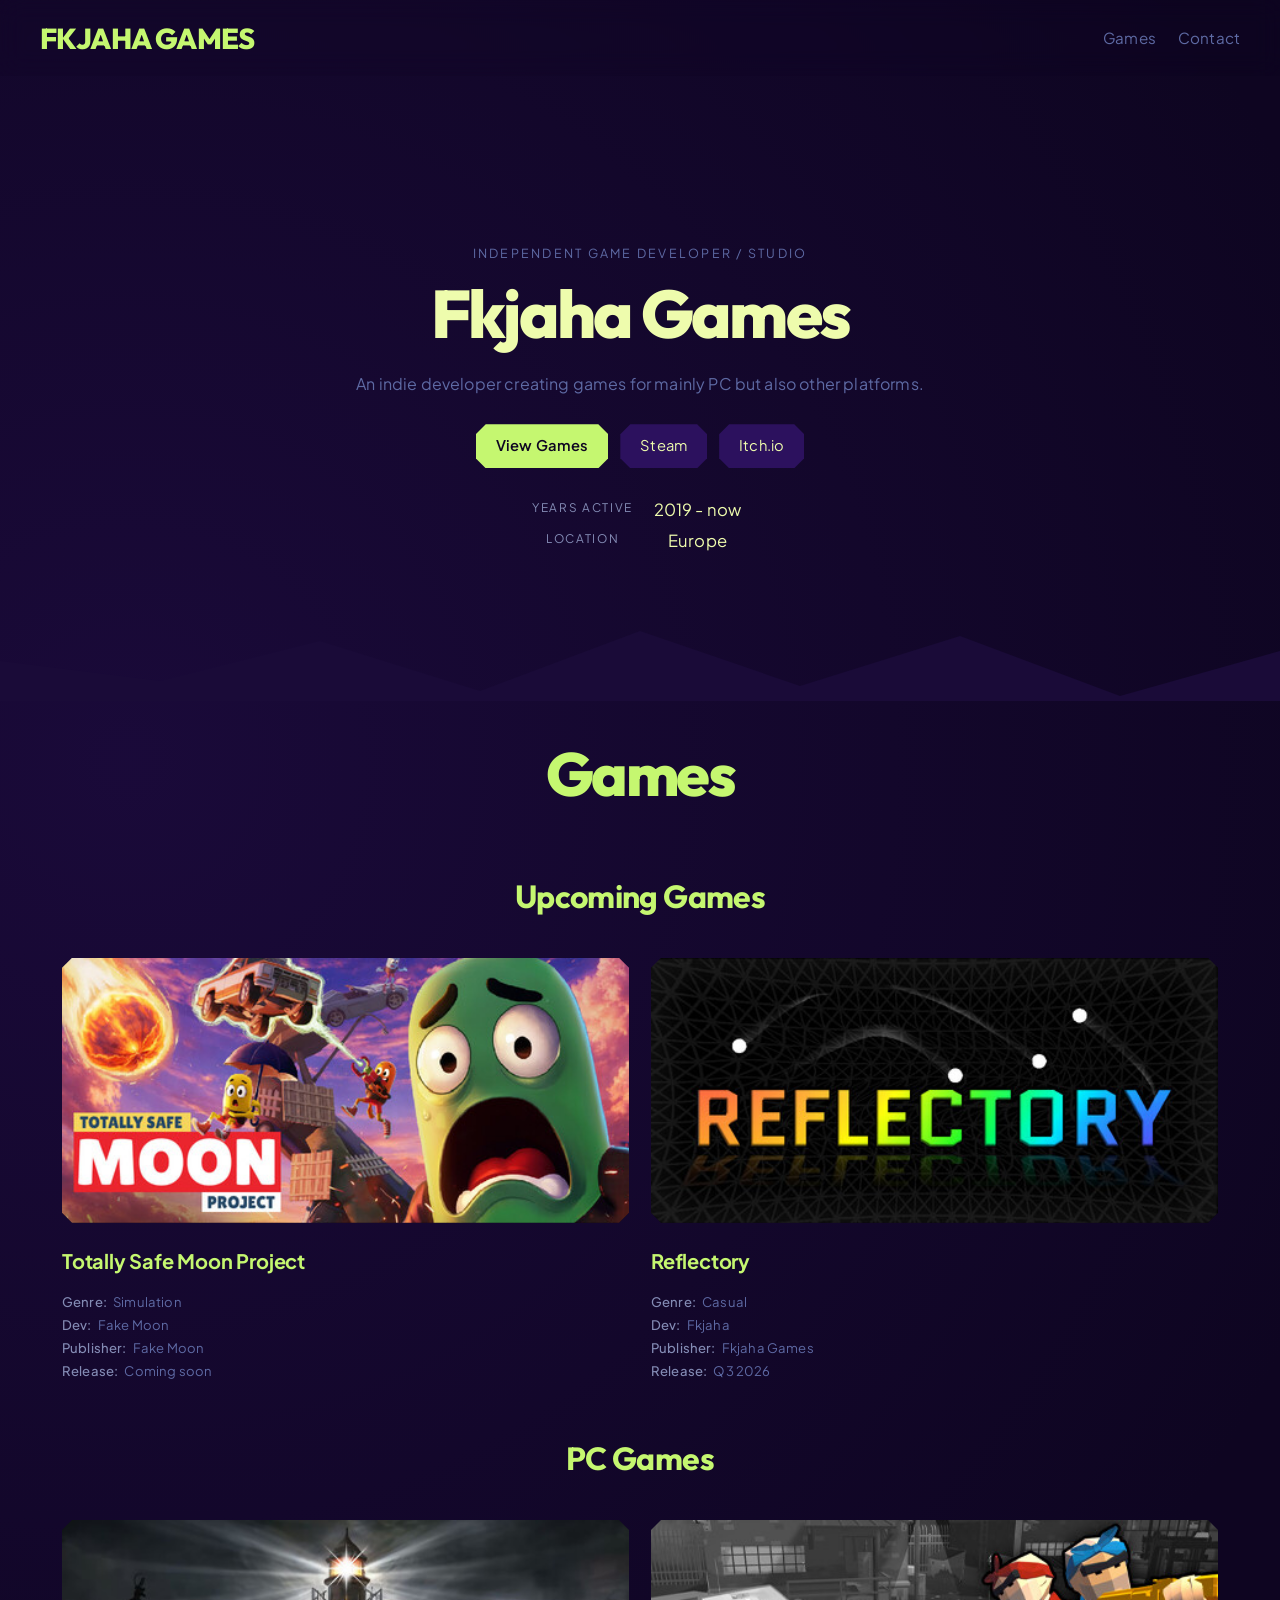
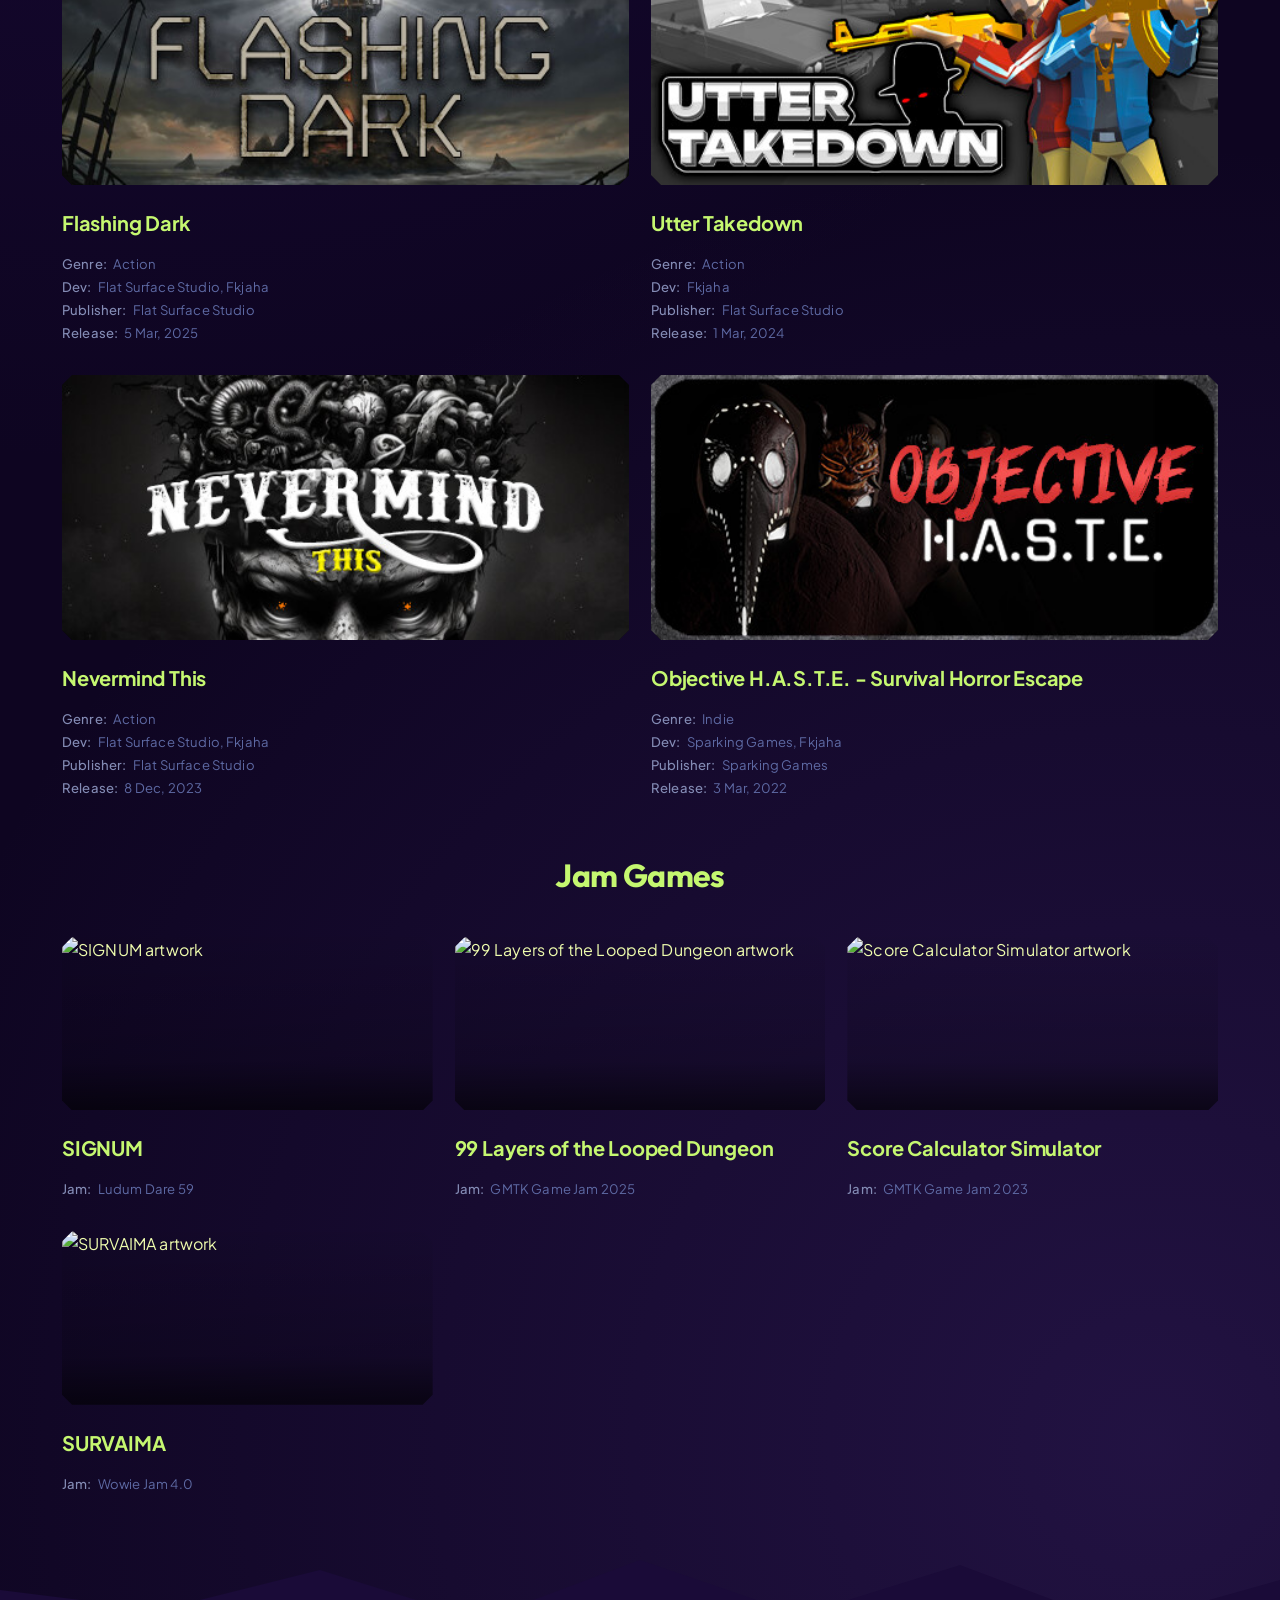
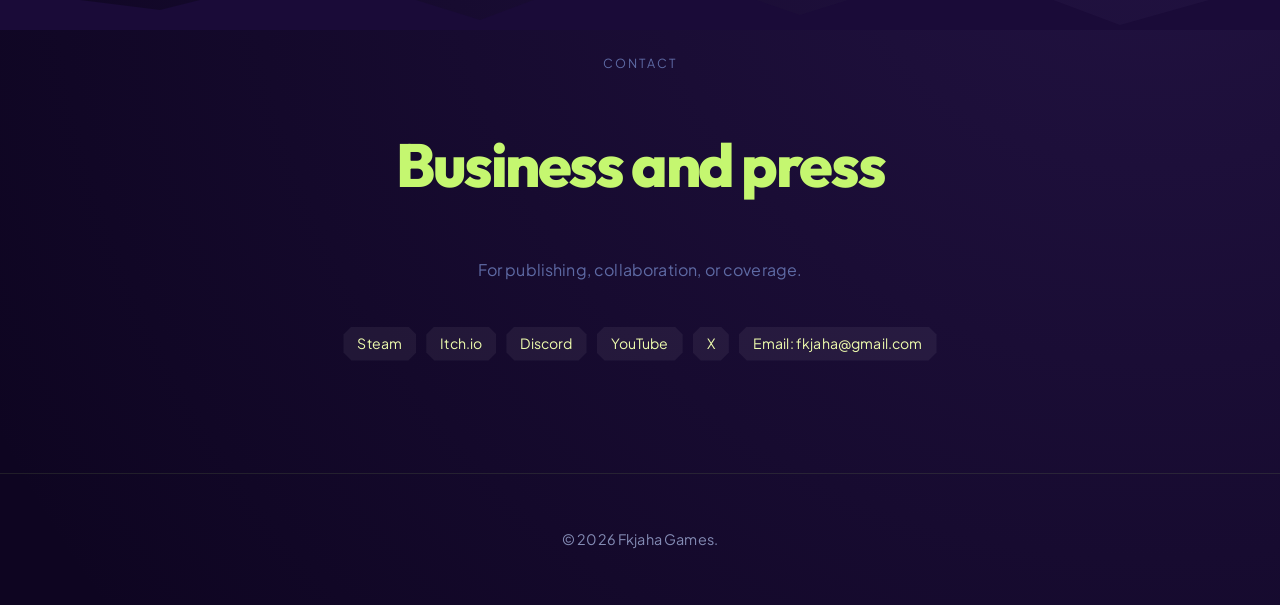
==== game.html @ ce9cbe12 "4 (new website)" ====
<!DOCTYPE html>
<html lang="en">
<head>
  <meta charset="UTF-8">
  <meta name="viewport" content="width=device-width, initial-scale=1.0">
  <title>Game Details - Fkjaha Games</title>
  <link rel="stylesheet" href="styles.css">
  <link rel="preconnect" href="https://fonts.googleapis.com">
  <link rel="preconnect" href="https://fonts.gstatic.com" crossorigin>
  <link href="https://fonts.googleapis.com/css2?family=Outfit:wght@400;600;700;800&family=Plus+Jakarta+Sans:wght@400;500;600&display=swap" rel="stylesheet">
</head>
<body>
  <header class="site-header" id="siteHeader">
    <div class="shell header-shell">
      <a href="index.html" class="brand">
        <div class="brand-text">
          <strong>Fkjaha Games</strong>
        </div>
      </a>
      <nav class="primary-nav">
        <a href="index.html#games">Games</a>
        <a href="index.html#contact">Contact</a>
      </nav>
    </div>
  </header>

  <main>
    <section class="game-detail-hero">
      <div class="shell">
        <h1 id="gameTitle">Loading...</h1>
      </div>
    </section>

    <section class="section">
      <div class="shell">
        <div class="game-info-grid">
          <div class="game-main-content">
            <div id="gameHeader"></div>
            
            <p class="lead" id="gameDescription"></p>
            
            <div class="game-metadata" style="margin-top: 48px;">
              <div class="meta-item">
                <label>Genre</label>
                <span id="gameGenreMeta"></span>
              </div>
              <div class="meta-item">
                <label>Developer</label>
                <span id="gameDevelopers"></span>
              </div>
              <div class="meta-item">
                <label>Publisher</label>
                <span id="gamePublishers"></span>
              </div>
              <div class="meta-item">
                <label>Release Date</label>
                <span id="gameReleaseDate"></span>
              </div>
            </div>

            <div class="meta-item" id="platformsSection" style="margin-top: 40px; text-align: center; width: 100%;">
              <label>Available Platforms</label>
              <div class="hero-actions" id="gameLinks" style="justify-content: center; margin-top: 16px;"></div>
            </div>
            
            <div id="screenshotSection" style="margin-top: 80px;">
              <h2>Screenshots</h2>
              <div class="screenshot-grid" id="screenshotGrid"></div>
            </div>
          </div>
        </div>
      </div>
    </section>
  </main>

  <footer class="site-footer">
    <div class="shell footer-shell">
      <p>&copy; <span id="year">2026</span> Fkjaha Games</p>
    </div>
  </footer>

  <div class="lightbox" id="lightbox">
    <button class="lightbox-nav lightbox-prev" id="lightboxPrev" aria-label="Previous screenshot">&lsaquo;</button>
    <img src="" alt="Fullscreen screenshot" id="lightboxImg">
    <button class="lightbox-nav lightbox-next" id="lightboxNext" aria-label="Next screenshot">&rsaquo;</button>
    <button class="lightbox-close" id="lightboxClose">&times;</button>
  </div>

  <script src="game.js"></script>
</body>
</html>
---- styles.css ----
:root {
  --bg: #0e0521;
  --bg-deep: #1a0b38;
  --bg-elev: #2c115e;
  --bg-soft: #50318f;
  --text: #eefcad;
  --muted: #5e6aa4;
  --muted-2: #848cb5;
  --accent: #c5f770;
  --accent-soft: #68cb8a;
  --line: rgba(197, 247, 112, 0.1);
  --line-strong: rgba(197, 247, 112, 0.2);
  --shadow: 0 18px 50px rgba(0, 0, 0, 0.6);
  --max: 1200px;
  --panel: rgba(80, 49, 143, 0.2);
  --bevel: 10px;
  --bevel-sm: 8px;
  --card-gap: clamp(14px, 2vw, 22px);
  --gap: clamp(18px, 2.5vw, 28px);
  --font-title: "Outfit", ui-sans-serif, system-ui, sans-serif;
  --font-body: "Plus Jakarta Sans", ui-sans-serif, system-ui, sans-serif;
}

* { box-sizing: border-box; }
html { scroll-behavior: smooth; }
body {
  margin: 0;
  background:
    radial-gradient(circle at 10% 20%, rgba(44, 17, 94, 0.4), transparent 40%),
    radial-gradient(circle at 90% 80%, rgba(80, 49, 143, 0.3), transparent 40%),
    var(--bg);
  color: var(--text);
  font-family: var(--font-body);
  line-height: 1.6;
  letter-spacing: 0.01em;
  -webkit-font-smoothing: antialiased;
  text-rendering: optimizeLegibility;
}

img, video { display: block; max-width: 100%; }
a { color: inherit; text-decoration: none; }
button, input, textarea, select { font: inherit; }

::selection { background: rgba(255,255,255,0.18); color: var(--text); }

.shell {
  width: min(var(--max), calc(100% - 40px));
  margin: 0 auto;
}

.skip-link {
  position: absolute;
  left: -999px;
  top: 16px;
  background: var(--text);
  color: #000;
  padding: 10px 12px;
  z-index: 999;
}
.skip-link:focus { left: 16px; }

.site-header {
  position: sticky;
  top: 0;
  z-index: 20;
  background: rgba(14, 5, 33, 0.1);
  backdrop-filter: blur(12px);
  border-bottom: none;
  transition: background 300ms ease;
}
.site-header.is-solid {
  background: rgba(14, 5, 33, 0.45);
}

.header-shell {
  min-height: 76px;
  display: flex;
  align-items: center;
  justify-content: space-between;
  gap: 18px;
}

.brand-text strong {
  font-family: var(--font-title);
  font-size: 1.8rem;
  font-weight: 800;
  letter-spacing: -0.02em;
  color: var(--accent);
  text-transform: uppercase;
}

.primary-nav {
  display: flex;
  gap: 22px;
  color: var(--muted);
  font-size: 0.95rem;
}
.primary-nav a {
  position: relative;
  transition: color 150ms ease;
}
.primary-nav a::after {
  content: "";
  position: absolute;
  left: 0;
  bottom: -8px;
  width: 100%;
  height: 1px;
  background: currentColor;
  transform: scaleX(0);
  transform-origin: left;
  transition: transform 150ms ease;
}
.primary-nav a:hover,
.primary-nav a:focus-visible {
  color: var(--accent);
}
.primary-nav a:hover::after,
.primary-nav a:focus-visible::after {
  transform: scaleX(1);
}

.hero {
  padding: clamp(56px, 10vw, 120px) 0 clamp(36px, 6vw, 64px);
}
.hero-shell {
  display: flex;
  flex-direction: column;
  align-items: center;
  max-width: 820px;
  margin: 0 auto;
}



.hero-copy {
  padding: clamp(28px, 4vw, 48px) clamp(16px, 3vw, 28px);
  display: flex;
  flex-direction: column;
  align-items: center;
  text-align: center;
  width: 100%;
}

.eyebrow {
  margin: 0 0 14px;
  color: var(--muted);
  font-size: 0.78rem;
  letter-spacing: 0.18em;
  text-transform: uppercase;
}
.hero h1 {
  margin: 0;
  font-family: var(--font-title);
  font-size: clamp(2.4rem, 8vw, 4.2rem);
  line-height: 1.05;
  letter-spacing: -0.04em;
  font-weight: 800;
}
.lead {
  margin: 22px auto 0;
  max-width: 58ch;
  color: var(--muted);
  font-size: clamp(1rem, 1.2vw, 1.15rem);
  line-height: 1.6;
  text-align: center;
}

.hero-actions {
  display: flex;
  flex-wrap: wrap;
  gap: 12px;
  margin-top: 28px;
  justify-content: center;
}
.pill,
.button {
  display: inline-flex;
  align-items: center;
  justify-content: center;
  min-height: 44px;
  padding: 0 20px;
  border: none;
  background: var(--bg-elev);
  color: var(--text);
  font-size: 0.92rem;
  clip-path: polygon(
    var(--bevel) 0%, calc(100% - var(--bevel)) 0%,
    100% var(--bevel), 100% calc(100% - var(--bevel)),
    calc(100% - var(--bevel)) 100%, var(--bevel) 100%,
    0% calc(100% - var(--bevel)), 0% var(--bevel)
  );
  transition: transform 160ms ease, background 160ms ease;
}
.pill:hover,
.button:hover,
.pill:focus-visible,
.button:focus-visible {
  transform: translateY(-2px);
  background: var(--bg-soft);
}
.button.is-primary {
  background: var(--accent);
  color: var(--bg);
  font-weight: 600;
}
.button.is-primary:hover,
.button.is-primary:focus-visible {
  background: var(--text);
}

.hero-stats {
  margin: 34px 0 0;
  display: grid;
  gap: 14px;
  grid-template-columns: repeat(2, minmax(0, 1fr));
}
.hero-stats dt {
  color: var(--muted-2);
  font-size: 0.74rem;
  text-transform: uppercase;
  letter-spacing: 0.14em;
  line-height: 1;
}
.hero-stats dd {
  margin: 0;
  font-size: 1.04rem;
  line-height: 1;
}

.quote-label {
  margin: 0 0 12px;
  color: var(--muted);
  font-size: 0.78rem;
  letter-spacing: 0.18em;
  text-transform: uppercase;
}

.section {
  padding: clamp(36px, 6vw, 64px) 0;
}
.section-tight { padding-top: 18px; }
.section-heading {
  display: flex;
  flex-direction: column;
  gap: 12px;
  align-items: center;
  text-align: center;
  margin-bottom: clamp(18px, 3vw, 28px);
}
.section-heading h2,
.about-copy h2,
.contact-shell h2,
.game-detail-hero h1 {
  margin: 0;
  font-family: var(--font-title);
  font-size: clamp(2.4rem, 6vw, 3.8rem);
  letter-spacing: -0.04em;
  font-weight: 800;
  color: var(--accent);
}
.section-note,
.muted {
  color: var(--muted);
}

.section-list {
  display: grid;
  gap: 0;
}
.game-section {
}
.game-section-header {
  display: flex;
  flex-direction: column;
  gap: 8px;
  align-items: center;
  text-align: center;
  padding: 20px 22px 14px;
}
.game-section-header h3 {
  margin: 0;
  font-family: var(--font-title);
  font-size: clamp(1.4rem, 4vw, 2rem);
  letter-spacing: -0.02em;
  font-weight: 700;
  color: var(--accent);
}

.card-grid {
  display: grid;
  grid-template-columns: repeat(2, 1fr);
  gap: var(--card-gap);
  padding: var(--card-gap);
}
.card-grid-jams {
  grid-template-columns: repeat(3, 1fr);
}
@media (max-width: 900px) {
  .card-grid-jams { grid-template-columns: repeat(2, 1fr); }
}
@media (max-width: 600px) {
  .card-grid-jams { grid-template-columns: 1fr; }
}
.game-card {
  display: flex;
  flex-direction: column;
  min-height: 100%;
  border: none;
  overflow: hidden;
  background: transparent;
  transition: transform 350ms cubic-bezier(0.22, 1, 0.36, 1);
  cursor: pointer;
  text-decoration: none;
  color: inherit;
}
.game-card:hover {
  background: transparent;
  transform: translateY(-8px);
}

.card-media {
  position: relative;
  aspect-ratio: 460 / 215;
  background: transparent;
  overflow: hidden;
  clip-path: polygon(
    var(--bevel) 0%, calc(100% - var(--bevel)) 0%,
    100% var(--bevel), 100% calc(100% - var(--bevel)),
    calc(100% - var(--bevel)) 100%, var(--bevel) 100%,
    0% calc(100% - var(--bevel)), 0% var(--bevel)
  );
}
.card-media img,
.card-media video {
  position: relative;
  z-index: 2;
  width: 100%;
  height: 100%;
  object-fit: cover;
  transition: transform 500ms cubic-bezier(0.22, 1, 0.36, 1);
}
.game-card:hover .card-media img,
.game-card:hover .card-media video {
  transform: scale(1.02);
}
.card-overlay {
  position: absolute;
  inset: 0;
  background: linear-gradient(180deg, rgba(0,0,0,0.02), rgba(0,0,0,0.18) 72%, rgba(0,0,0,0.6));
  pointer-events: none;
}
.card-body {
  padding: 18px 0 10px;
  display: flex;
  flex-direction: column;
  gap: 10px;
  text-align: left;
  align-items: flex-start;
}
.card-title-row {
  display: flex;
  justify-content: space-between;
  gap: 12px;
}
.card-title {
  margin: 0 0 0 -14px;
  font-size: 1.25rem;
  letter-spacing: -0.01em;
  font-weight: 700;
  color: var(--accent);
  padding: 4px 14px;
  display: inline-block;
  transition: background 250ms ease, color 250ms ease, transform 250ms cubic-bezier(0.175, 0.885, 0.32, 1.275);
  clip-path: polygon(
    var(--bevel-sm) 0%, calc(100% - var(--bevel-sm)) 0%,
    100% var(--bevel-sm), 100% calc(100% - var(--bevel-sm)),
    calc(100% - var(--bevel-sm)) 100%, var(--bevel-sm) 100%,
    0% calc(100% - var(--bevel-sm)), 0% var(--bevel-sm)
  );
}
.game-card:hover .card-title {
  background: var(--accent);
  color: var(--bg);
  transform: translateX(14px);
}
.card-meta {
  margin: 0;
  color: var(--muted);
  font-size: 0.82rem;
  line-height: 1.6;
  display: flex;
  flex-direction: column;
  gap: 2px;
}
.card-meta strong {
  color: var(--muted-2);
  font-weight: 500;
  margin-right: 4px;
}
.card-meta span {
  display: block;
}
.card-description {
  margin: 0;
  color: var(--muted);
}
.card-links {
  display: flex;
  flex-wrap: wrap;
  gap: 8px;
  margin-top: auto;
}
.tag {
  display: inline-flex;
  align-items: center;
  min-height: 34px;
  padding: 0 14px;
  border: none;
  background: rgba(255, 255, 255, 0.06);
  color: var(--text);
  font-size: 0.88rem;
  clip-path: polygon(
    var(--bevel-sm) 0%, calc(100% - var(--bevel-sm)) 0%,
    100% var(--bevel-sm), 100% calc(100% - var(--bevel-sm)),
    calc(100% - var(--bevel-sm)) 100%, var(--bevel-sm) 100%,
    0% calc(100% - var(--bevel-sm)), 0% var(--bevel-sm)
  );
  transition: background 150ms ease, transform 150ms ease;
}
.tag:hover,
.tag:focus-visible {
  transform: translateY(-1px);
  background: rgba(255, 255, 255, 0.10);
}

.about-shell {
  display: flex;
  flex-direction: column;
  align-items: center;
  text-align: center;
  gap: var(--gap);
}
.about-copy {
  display: flex;
  flex-direction: column;
  align-items: center;
}
.quote-card {
  padding: 24px;
  height: 100%;
  display: flex;
  flex-direction: column;
  justify-content: center;
}
.quote-card p:last-child {
  margin: 0;
  color: var(--muted);
}

.contact-shell {
  display: flex;
  flex-direction: column;
  align-items: center;
  text-align: center;
  gap: 28px;
}
.contact-links {
  display: flex;
  flex-wrap: wrap;
  gap: 10px;
}
.site-footer {
  margin-top: clamp(24px, 4vw, 48px);
  padding: 40px 0;
  border-top: 1px solid var(--line);
  text-align: center;
}
.footer-shell {
  display: flex;
  flex-direction: column;
  align-items: center;
  gap: 12px;
  color: var(--muted-2);
  font-size: 0.9rem;
}

.reveal {
  opacity: 0;
  transform: scale(0.96) translateY(20px);
  transition: opacity 1000ms cubic-bezier(0.22, 1, 0.36, 1), transform 1000ms cubic-bezier(0.22, 1, 0.36, 1);
}
.reveal.is-visible {
  opacity: 1;
  transform: scale(1) translateY(0);
}

.lightning-divider {
  height: 80px;
  background-image: url("data:image/svg+xml,%3Csvg xmlns='http://www.w3.org/2000/svg' viewBox='0 0 1200 80' preserveAspectRatio='none'%3E%3Cpath d='M0,40 L150,60 L300,20 L450,70 L600,10 L750,65 L900,15 L1050,75 L1200,30 L1200,80 L0,80 Z' fill='%231a0b38'/%3E%3C/svg%3E");
  background-size: 100% 100%;
  margin: -40px 0;
  position: relative;
  z-index: 2;
  pointer-events: none;
}

/* Staggered reveal for cards inside a grid */
.reveal-stagger-1 { transition-delay: 0ms; }
.reveal-stagger-2 { transition-delay: 100ms; }
.reveal-stagger-3 { transition-delay: 200ms; }
.reveal-stagger-4 { transition-delay: 300ms; }
.reveal-stagger-5 { transition-delay: 400ms; }
.reveal-stagger-6 { transition-delay: 500ms; }

/* Smooth section divider transitions */
.section {
  position: relative;
}

/* Game Detail Page */
.game-detail-hero {
  padding: clamp(40px, 8vw, 80px) 0 0;
  text-align: center;
  display: flex;
  flex-direction: column;
  align-items: center;
}
.game-detail-hero h1 {
  margin-bottom: -40px;
  position: relative;
  z-index: 10;
  text-shadow: 0 4px 20px rgba(0,0,0,0.5);
  font-size: clamp(3.2rem, 10vw, 6rem);
}
.game-info-grid {
  display: flex;
  flex-direction: column;
  gap: 60px;
  max-width: 1100px;
  margin: 0 auto;
}
.game-main-content #gameHeader {
  margin: 0;
}
.game-main-content #gameHeader img {
  border-top-left-radius: 0;
  border-top-right-radius: 0;
}
.screenshot-grid {
  display: grid;
  grid-template-columns: repeat(auto-fill, minmax(300px, 1fr));
  gap: 20px;
  margin-top: 40px;
}
.screenshot-item img {
  width: 100%;
  aspect-ratio: 16/9;
  object-fit: cover;
  border: 1px solid var(--line);
}
.game-metadata {
  display: flex;
  justify-content: center;
  flex-wrap: wrap;
  gap: 40px 60px;
  padding: 40px 0;
  background: transparent;
  border: none;
  text-align: center;
}
.meta-item label {
  display: block;
  font-size: 0.7rem;
  text-transform: uppercase;
  letter-spacing: 0.12em;
  color: var(--muted-2);
  margin-bottom: 6px;
}
.meta-item span {
  font-size: 1rem;
  font-weight: 500;
}

@media (max-width: 960px) {
  .primary-nav { gap: 14px; }
}
/* Lightbox */
.lightbox {
  position: fixed;
  inset: 0;
  background: rgba(11, 12, 15, 0.95);
  backdrop-filter: blur(12px);
  z-index: 1000;
  display: flex;
  align-items: center;
  justify-content: center;
  padding: 40px;
  opacity: 0;
  pointer-events: none;
  transition: opacity 300ms ease;
}
.lightbox.is-active {
  opacity: 1;
  pointer-events: auto;
}
.lightbox img {
  max-width: 100%;
  max-height: 100%;
  object-fit: contain;
  box-shadow: 0 30px 100px rgba(0,0,0,0.8);
}
.lightbox-close,
.lightbox-nav {
  position: absolute;
  background: none;
  border: none;
  color: #fff;
  cursor: pointer;
  display: flex;
  align-items: center;
  justify-content: center;
  transition: transform 200ms ease, color 200ms ease;
  z-index: 1010;
}
.lightbox-close {
  top: 30px;
  right: 30px;
  font-size: 40px;
  width: 60px;
  height: 60px;
}
.lightbox-nav {
  top: 50%;
  transform: translateY(-50%);
  font-size: 80px;
  width: 80px;
  height: 100px;
  opacity: 0.6;
}
.lightbox-nav:hover {
  opacity: 1;
  color: var(--accent);
}
.lightbox-prev { left: 20px; }
.lightbox-next { right: 20px; }

@media (max-width: 760px) {
  .lightbox-nav { font-size: 50px; width: 50px; }
}

.screenshot-item {
  cursor: zoom-in;
  transition: transform 200ms ease;
}
.screenshot-item:hover {
  transform: scale(1.02);
}
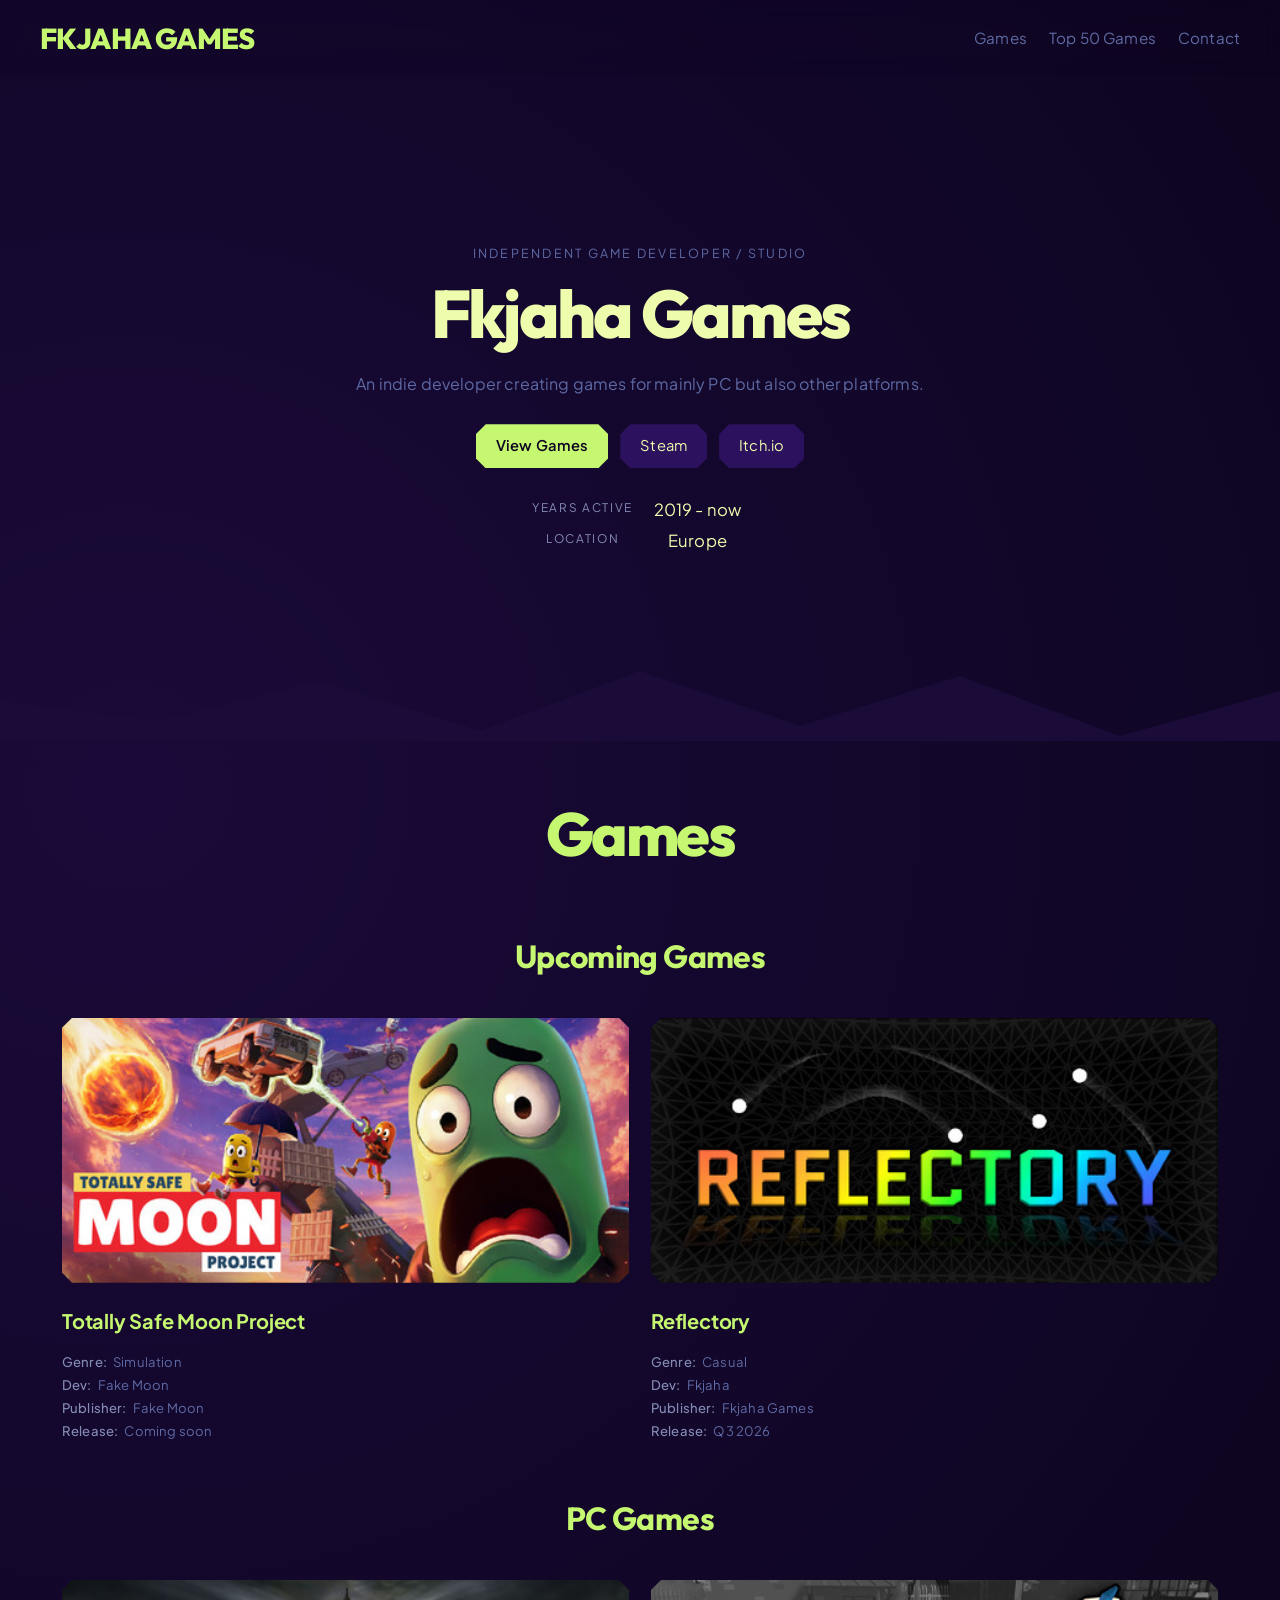
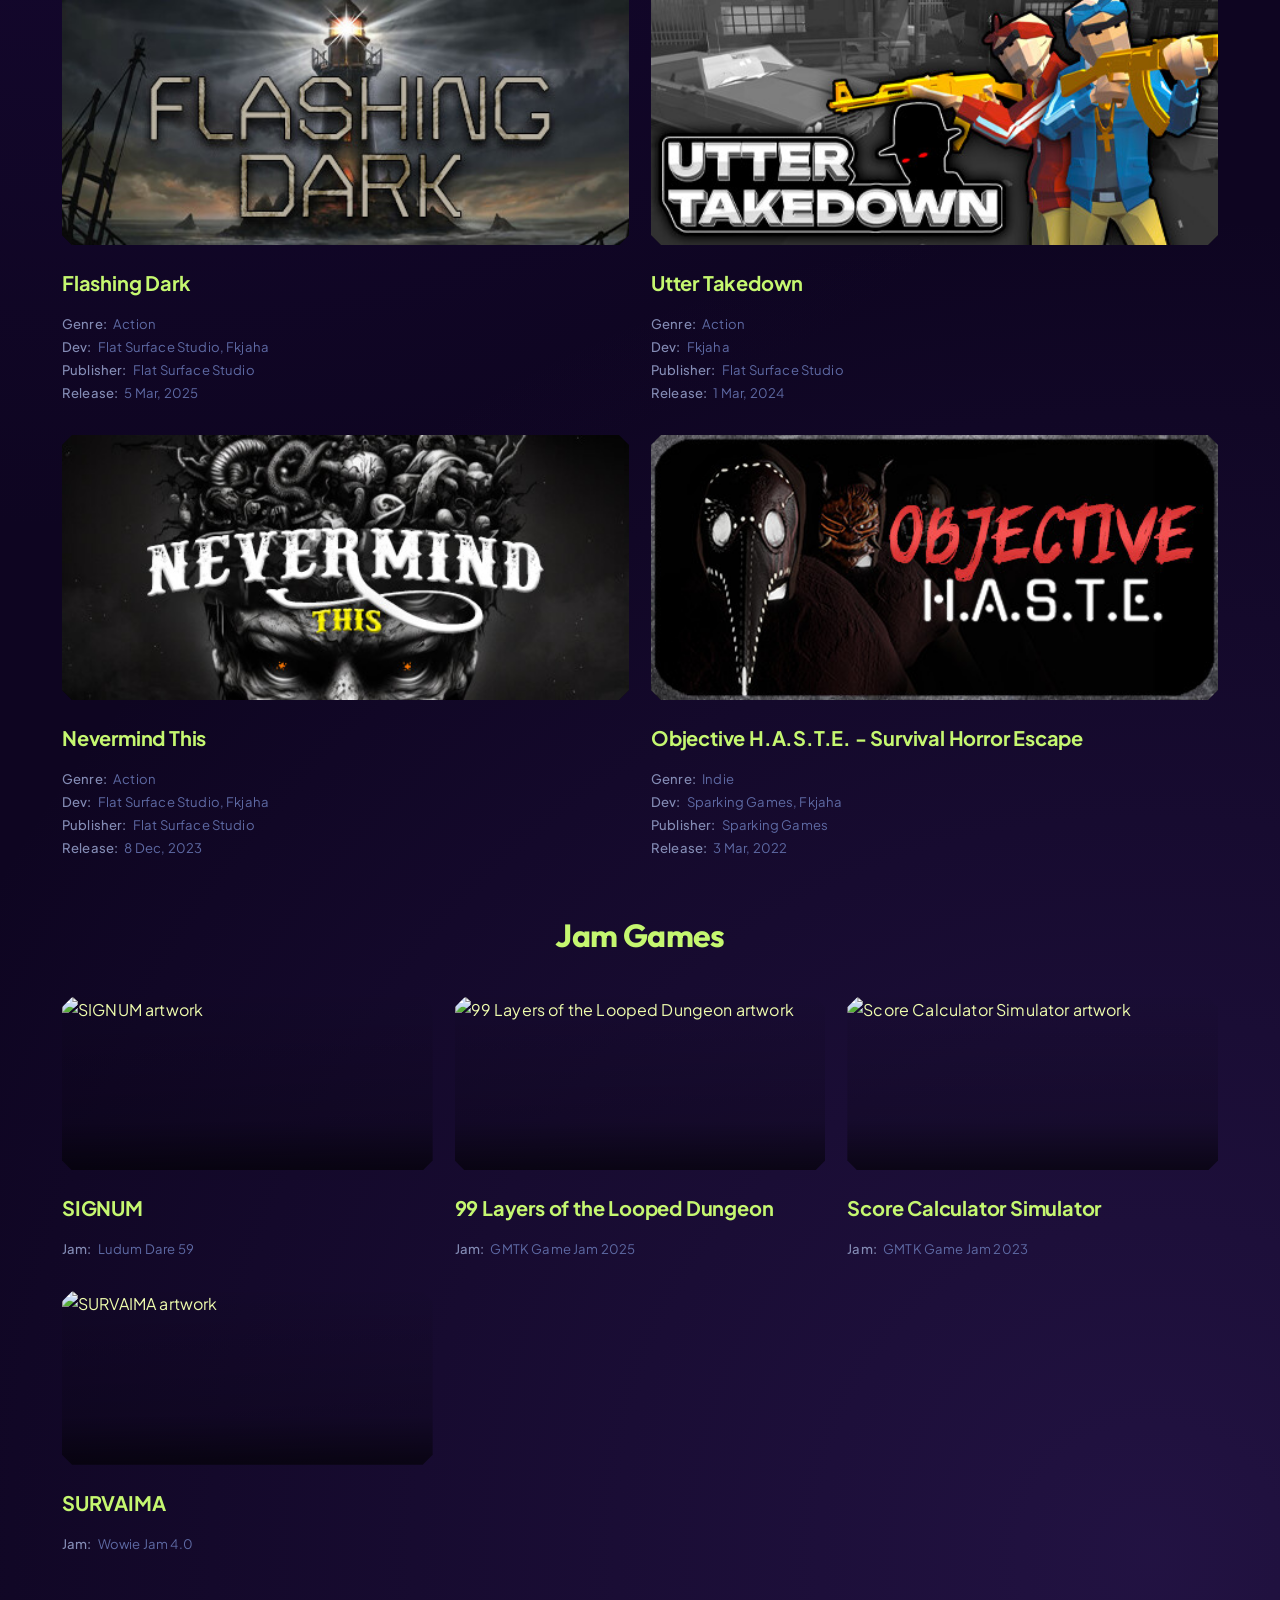
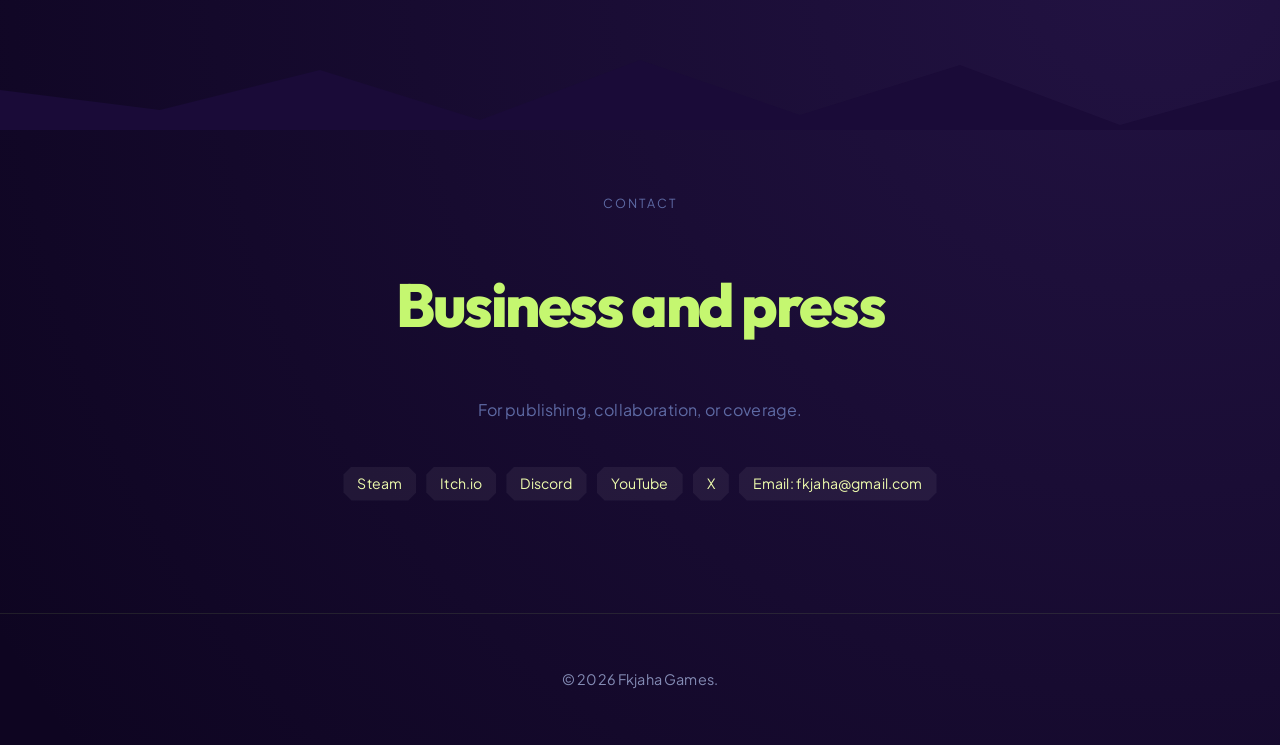
==== commit 080a85fc: "5.1" ====
--- a/game.html
+++ b/game.html
@@ -1,5 +1,6 @@
 <!DOCTYPE html>
 <html lang="en">
+
 <head>
   <meta charset="UTF-8">
   <meta name="viewport" content="width=device-width, initial-scale=1.0">
@@ -7,8 +8,11 @@
   <link rel="stylesheet" href="styles.css">
   <link rel="preconnect" href="https://fonts.googleapis.com">
   <link rel="preconnect" href="https://fonts.gstatic.com" crossorigin>
-  <link href="https://fonts.googleapis.com/css2?family=Outfit:wght@400;600;700;800&family=Plus+Jakarta+Sans:wght@400;500;600&display=swap" rel="stylesheet">
+  <link
+    href="https://fonts.googleapis.com/css2?family=Outfit:wght@400;600;700;800&family=Plus+Jakarta+Sans:wght@400;500;600&display=swap"
+    rel="stylesheet">
 </head>
+
 <body>
   <header class="site-header" id="siteHeader">
     <div class="shell header-shell">
@@ -19,6 +23,7 @@
       </a>
       <nav class="primary-nav">
         <a href="index.html#games">Games</a>
+        <a href="played-games.html">Top 50 Games</a>
         <a href="index.html#contact">Contact</a>
       </nav>
     </div>
@@ -36,9 +41,9 @@
         <div class="game-info-grid">
           <div class="game-main-content">
             <div id="gameHeader"></div>
-            
+
             <p class="lead" id="gameDescription"></p>
-            
+
             <div class="game-metadata" style="margin-top: 48px;">
               <div class="meta-item">
                 <label>Genre</label>
@@ -62,7 +67,7 @@
               <label>Available Platforms</label>
               <div class="hero-actions" id="gameLinks" style="justify-content: center; margin-top: 16px;"></div>
             </div>
-            
+
             <div id="screenshotSection" style="margin-top: 80px;">
               <h2>Screenshots</h2>
               <div class="screenshot-grid" id="screenshotGrid"></div>
@@ -88,4 +93,5 @@
 
   <script src="game.js"></script>
 </body>
-</html>
+
+</html>
--- a/styles.css
+++ b/styles.css
@@ -499,7 +499,7 @@
   height: 80px;
   background-image: url("data:image/svg+xml,%3Csvg xmlns='http://www.w3.org/2000/svg' viewBox='0 0 1200 80' preserveAspectRatio='none'%3E%3Cpath d='M0,40 L150,60 L300,20 L450,70 L600,10 L750,65 L900,15 L1050,75 L1200,30 L1200,80 L0,80 Z' fill='%231a0b38'/%3E%3C/svg%3E");
   background-size: 100% 100%;
-  margin: -40px 0;
+  margin: 0;
   position: relative;
   z-index: 2;
   pointer-events: none;
@@ -656,3 +656,40 @@
 .screenshot-item:hover {
   transform: scale(1.02);
 }
+
+/* ==========================================================================
+   Played Games specific styles
+   ========================================================================== */
+
+.played-list-item {
+  display: flex;
+  align-items: center;
+  padding: 16px 20px;
+  margin-bottom: 8px;
+  text-decoration: none;
+  color: inherit;
+  transition: transform 300ms cubic-bezier(0.22, 1, 0.36, 1);
+}
+
+.played-list-rank {
+  font-family: var(--font-title);
+  font-size: 1.6rem;
+  font-weight: 800;
+  color: var(--accent);
+  opacity: 0.8;
+  margin-right: 20px;
+  min-width: 40px;
+  text-align: right;
+}
+
+.played-list-item:hover .card-title {
+  background: var(--accent);
+  color: var(--bg);
+  transform: translateX(14px);
+}
+
+@media (max-width: 600px) {
+  .played-list-item {
+    padding: 12px 10px;
+  }
+}
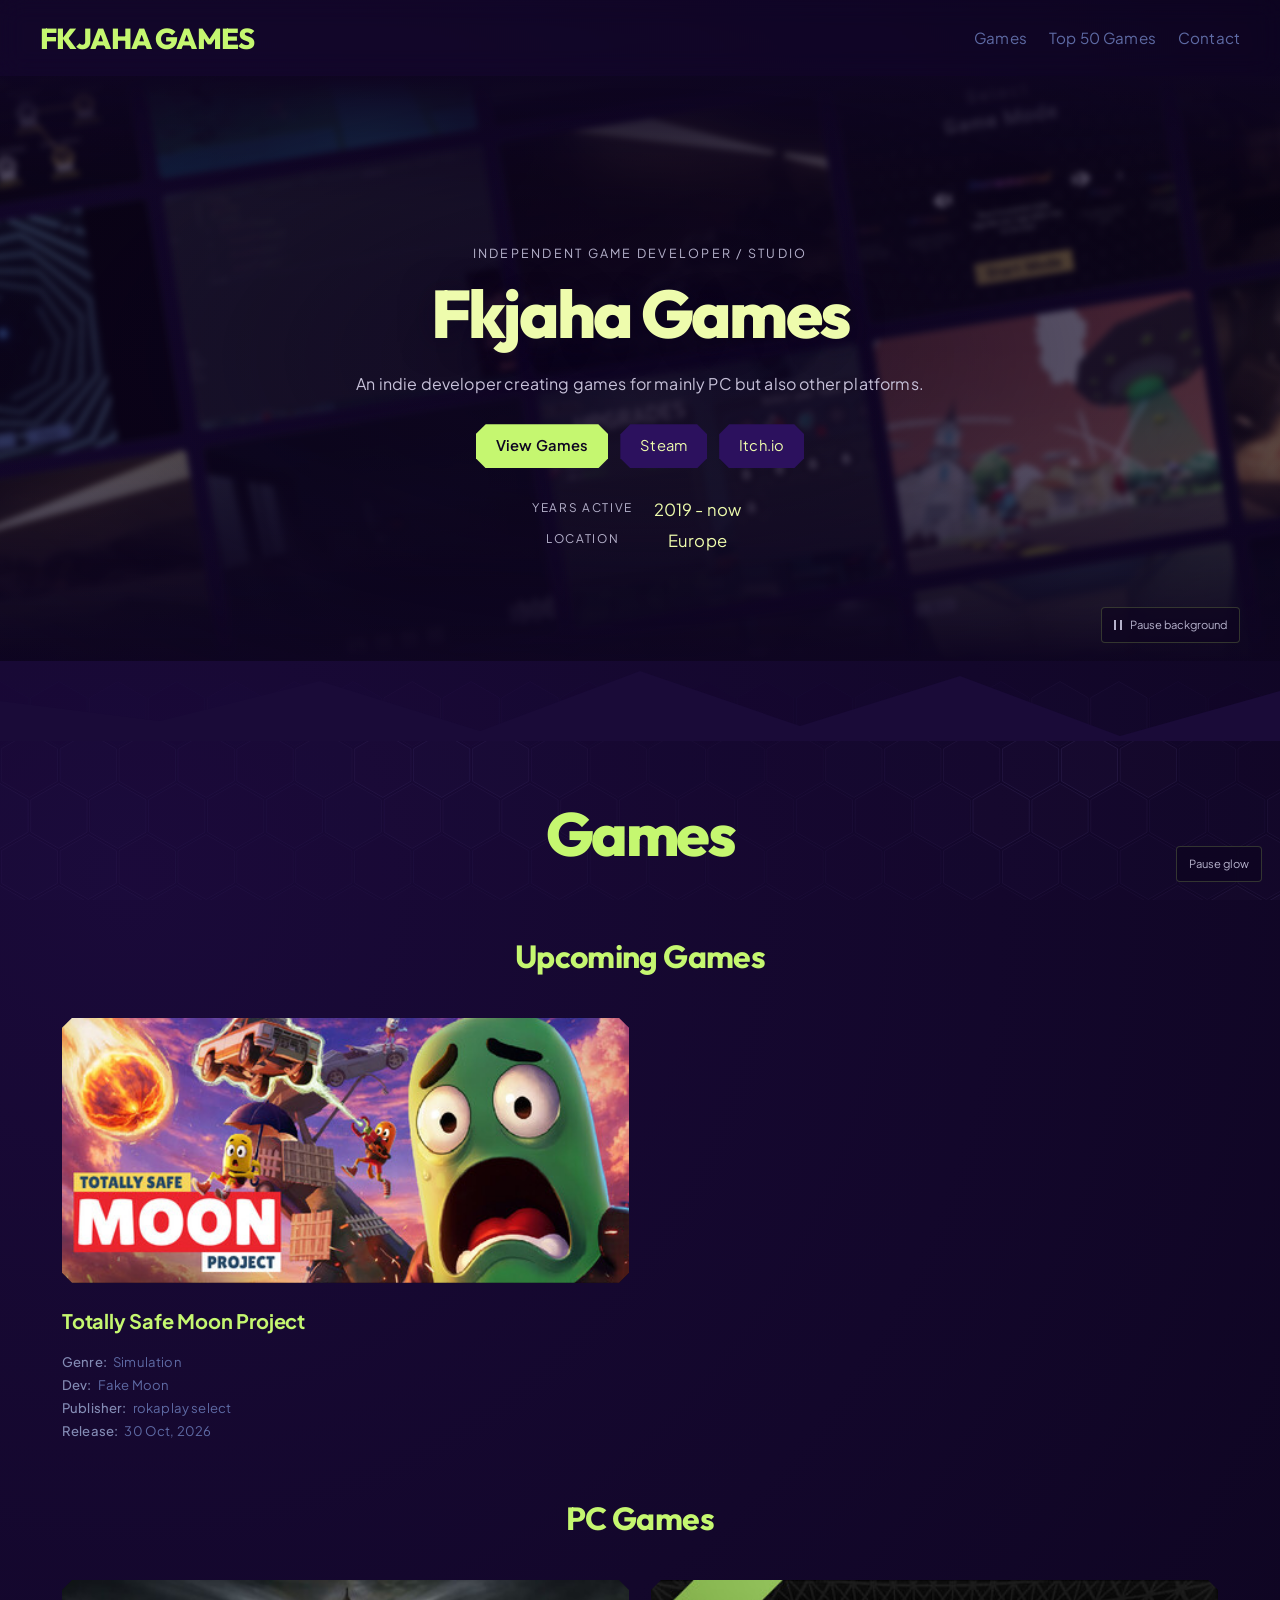
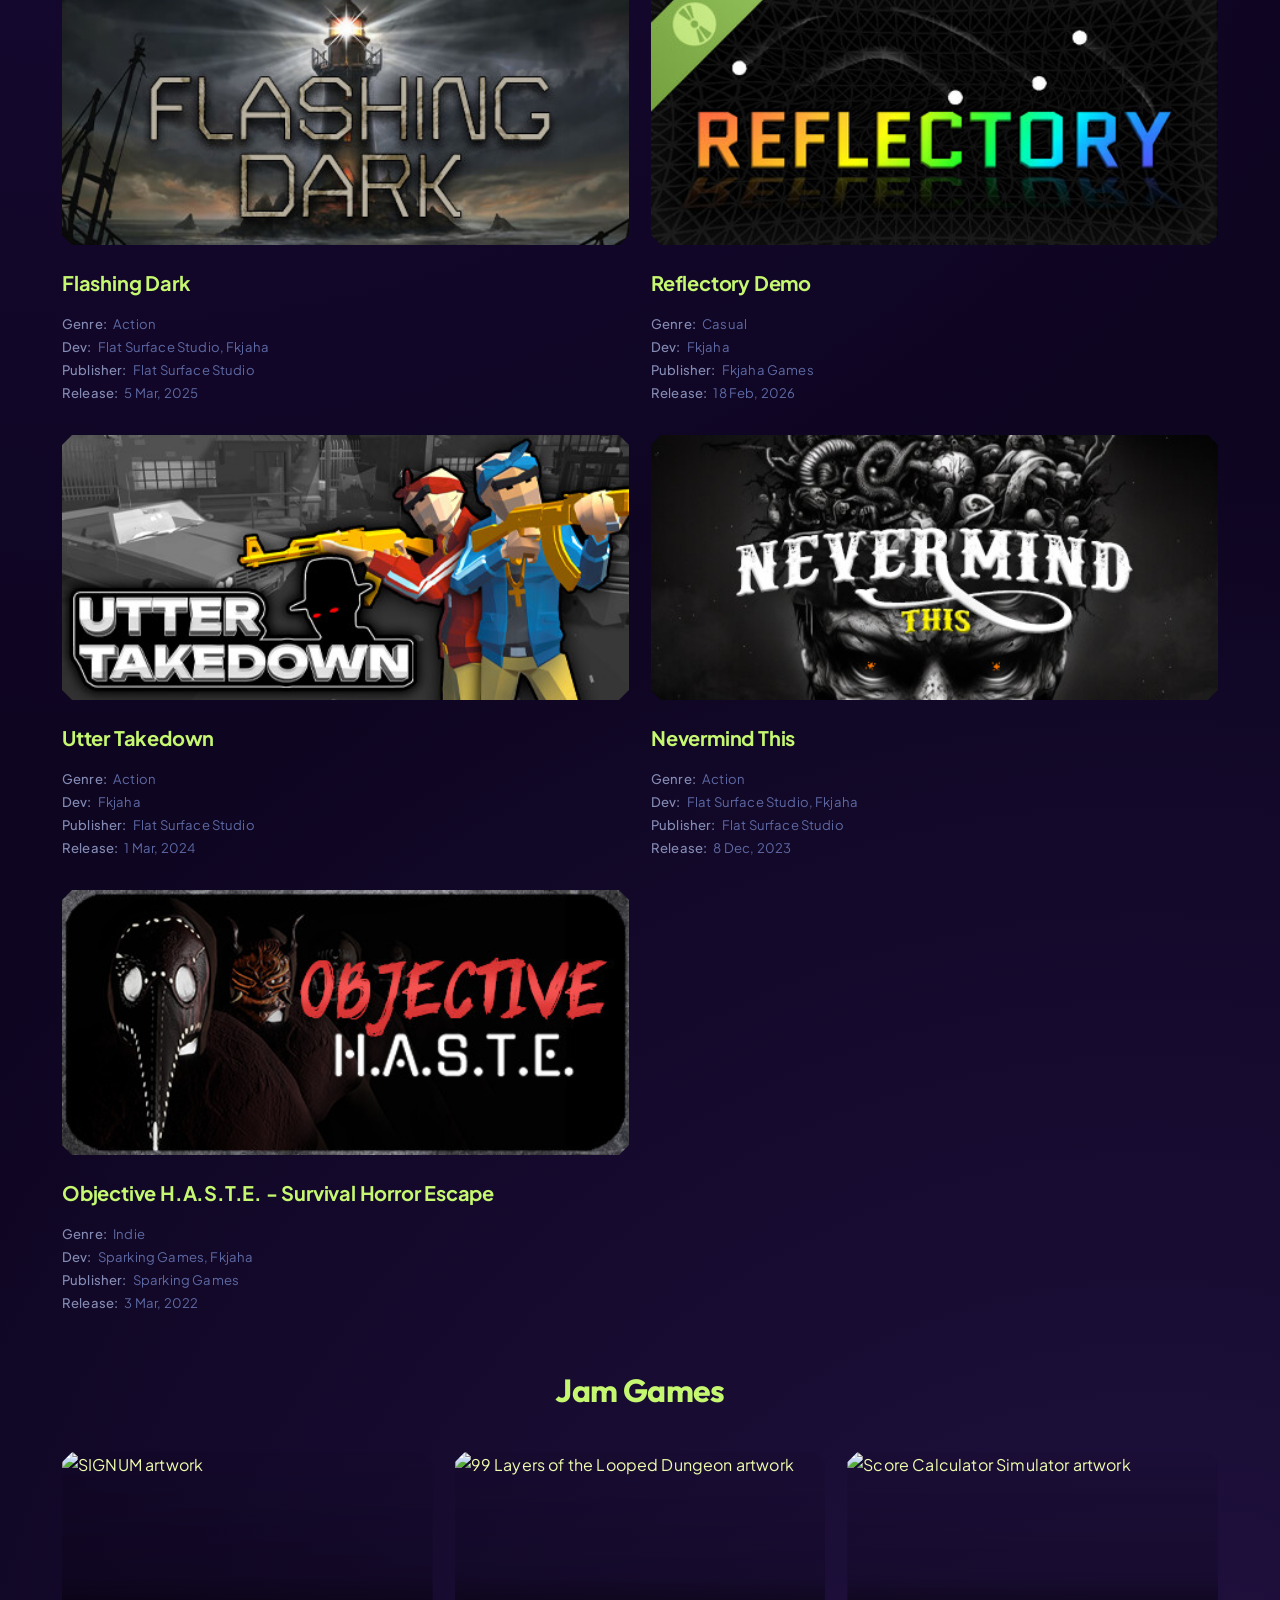
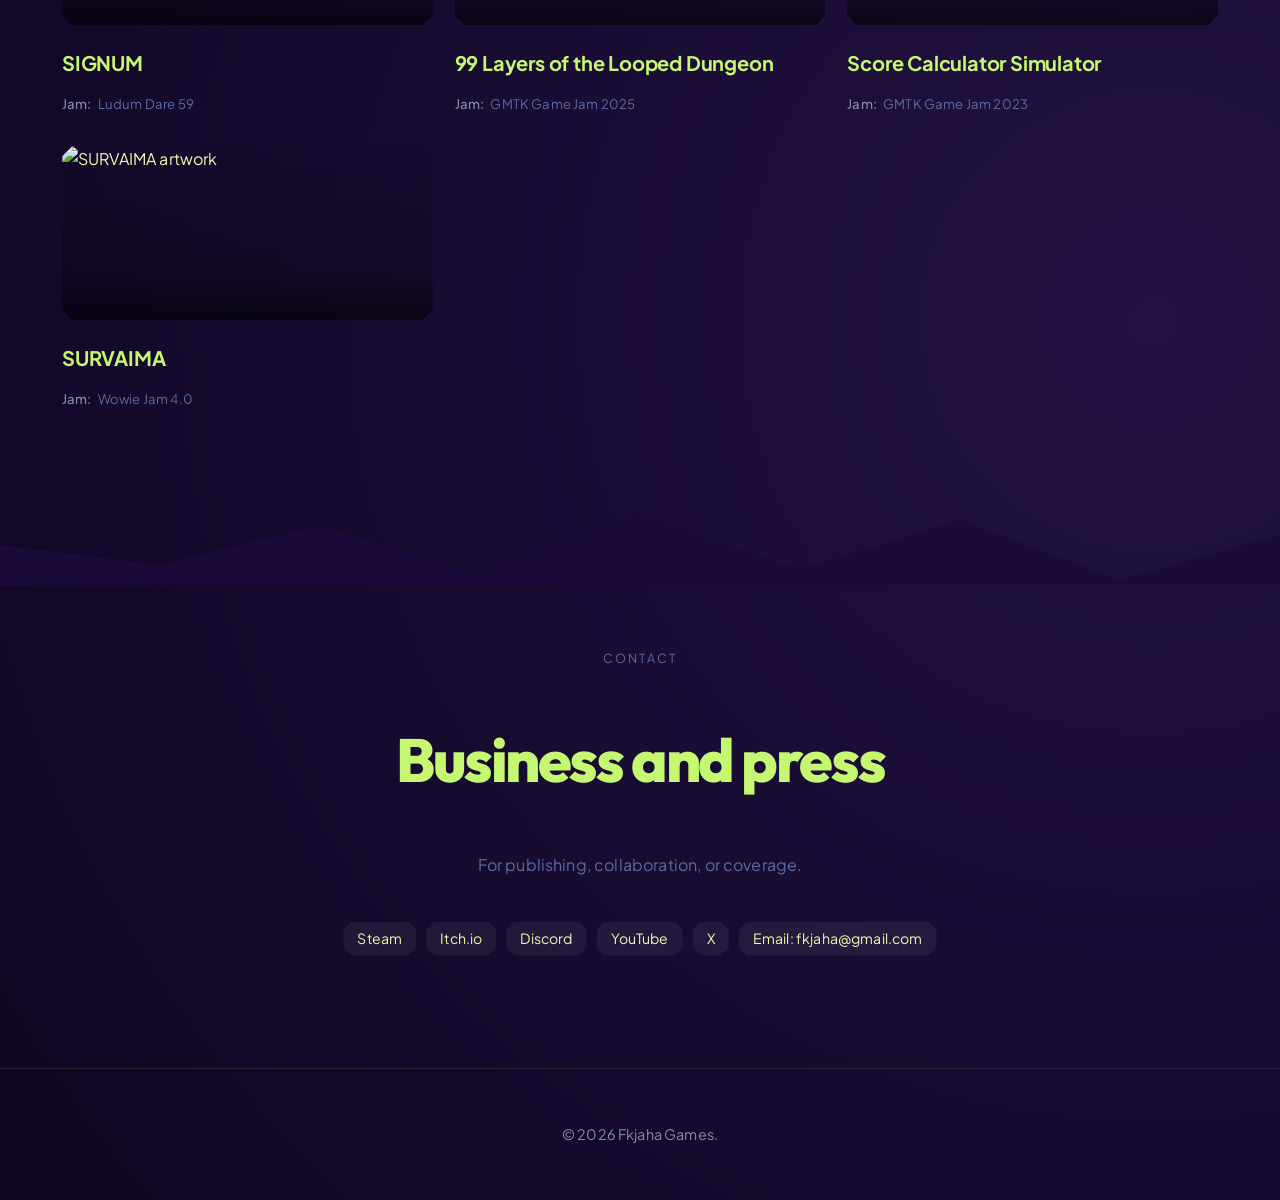
==== commit 35aa092f: "6.2" ====
--- a/game.html
+++ b/game.html
@@ -5,7 +5,7 @@
   <meta charset="UTF-8">
   <meta name="viewport" content="width=device-width, initial-scale=1.0">
   <title>Game Details - Fkjaha Games</title>
-  <link rel="stylesheet" href="styles.css">
+  <link rel="stylesheet" href="styles.css?v=ambient-hex-1">
   <link rel="preconnect" href="https://fonts.googleapis.com">
   <link rel="preconnect" href="https://fonts.gstatic.com" crossorigin>
   <link
@@ -92,6 +92,7 @@
   </div>
 
   <script src="game.js"></script>
+  <script type="module" src="hex-background.js?v=1"></script>
 </body>
 
-</html>+</html>
--- a/styles.css
+++ b/styles.css
@@ -24,6 +24,7 @@
 * { box-sizing: border-box; }
 html { scroll-behavior: smooth; }
 body {
+  isolation: isolate;
   margin: 0;
   background:
     radial-gradient(circle at 10% 20%, rgba(44, 17, 94, 0.4), transparent 40%),
@@ -35,6 +36,35 @@
   letter-spacing: 0.01em;
   -webkit-font-smoothing: antialiased;
   text-rendering: optimizeLegibility;
+}
+
+.ambient-background {
+  position: fixed;
+  inset: 0;
+  z-index: -1;
+  width: 100%;
+  height: 100%;
+  pointer-events: none;
+}
+.ambient-motion-toggle {
+  position: fixed;
+  right: 18px;
+  bottom: 18px;
+  z-index: 15;
+  min-height: 36px;
+  padding: 7px 12px;
+  border: 1px solid var(--line-strong);
+  border-radius: 4px;
+  background: rgba(14, 5, 33, 0.88);
+  color: #b6b2cc;
+  font-size: 0.7rem;
+  cursor: pointer;
+}
+.ambient-motion-toggle[hidden] { display: none; }
+.ambient-motion-toggle:hover { color: var(--accent); }
+.ambient-motion-toggle:focus-visible {
+  outline: 2px solid var(--accent);
+  outline-offset: 4px;
 }
 
 img, video { display: block; max-width: 100%; }
@@ -121,9 +151,112 @@
 }
 
 .hero {
+  position: relative;
+  isolation: isolate;
+  overflow: hidden;
   padding: clamp(56px, 10vw, 120px) 0 clamp(36px, 6vw, 64px);
 }
+.hero-background {
+  position: absolute;
+  inset: 0;
+  z-index: 0;
+  pointer-events: none;
+  user-select: none;
+}
+.hero-background::after {
+  content: "";
+  position: absolute;
+  inset: 0;
+  background:
+    radial-gradient(ellipse at 50% 48%, rgba(14, 5, 33, 0.82) 0%, rgba(14, 5, 33, 0.52) 58%, rgba(14, 5, 33, 0.32) 100%),
+    linear-gradient(to bottom, var(--bg) 0%, rgba(14, 5, 33, 0.12) 22%, rgba(14, 5, 33, 0.12) 65%, var(--bg) 100%);
+}
+.hero-mosaic {
+  position: absolute;
+  inset: -180px -100px;
+  display: grid;
+  grid-template-rows: repeat(4, minmax(0, 1fr));
+  gap: 14px;
+  transform: rotate(-9deg) scale(1.06);
+  filter: blur(3px) saturate(0.7);
+  opacity: 0.78;
+}
+.hero-mosaic-row {
+  min-height: 0;
+}
+.hero-mosaic-track {
+  display: flex;
+  width: max-content;
+  height: 100%;
+  animation: hero-drift var(--drift-duration) linear infinite;
+  animation-delay: var(--drift-delay);
+  animation-play-state: paused;
+}
+.hero-mosaic-row:nth-child(even) .hero-mosaic-track {
+  animation-direction: reverse;
+}
+.hero-mosaic-group {
+  display: flex;
+  flex: 0 0 auto;
+  min-width: calc(100vw + 640px);
+  height: 100%;
+  gap: 14px;
+  padding-right: 14px;
+}
+.hero-mosaic-group img {
+  flex: 1 0 clamp(220px, 23vw, 360px);
+  width: clamp(220px, 23vw, 360px);
+  height: 100%;
+  object-fit: cover;
+  border: 1px solid rgba(197, 247, 112, 0.12);
+  border-radius: 6px;
+  background: var(--bg-deep);
+}
+.hero.is-motion-active:not(.is-motion-paused) .hero-mosaic-track {
+  animation-play-state: running;
+}
+@keyframes hero-drift {
+  from { transform: translateX(0); }
+  to { transform: translateX(-50%); }
+}
+.hero-motion-toggle {
+  position: absolute;
+  right: max(20px, calc((100% - var(--max)) / 2));
+  bottom: 18px;
+  z-index: 2;
+  display: inline-flex;
+  align-items: center;
+  gap: 8px;
+  min-height: 36px;
+  padding: 6px 12px;
+  border: 1px solid var(--line-strong);
+  border-radius: 4px;
+  background: rgba(14, 5, 33, 0.72);
+  color: #b6b2cc;
+  font-size: 0.7rem;
+  cursor: pointer;
+}
+.hero-motion-toggle[hidden] { display: none; }
+.hero-motion-toggle:hover { color: var(--accent); }
+.hero-motion-toggle:focus-visible {
+  outline: 2px solid var(--accent);
+  outline-offset: 4px;
+}
+.hero-motion-icon {
+  width: 8px;
+  height: 10px;
+  border-inline: 2px solid currentColor;
+}
+.hero-motion-toggle[aria-pressed="true"] .hero-motion-icon {
+  width: 0;
+  height: 0;
+  border: 5px solid transparent;
+  border-right: 0;
+  border-left: 8px solid currentColor;
+}
 .hero-shell {
+  position: relative;
+  z-index: 1;
   display: flex;
   flex-direction: column;
   align-items: center;
@@ -140,6 +273,29 @@
   align-items: center;
   text-align: center;
   width: 100%;
+}
+.hero.has-mosaic .eyebrow,
+.hero.has-mosaic .hero-stats dt {
+  color: #b6b2cc;
+}
+.hero.has-mosaic .lead { color: #c7c1d9; }
+.hero.has-mosaic h1 { text-shadow: 0 4px 32px rgba(14, 5, 33, 0.65); }
+
+@media (max-width: 600px) {
+  .hero-mosaic {
+    inset: -120px -80px;
+    grid-template-rows: repeat(3, minmax(0, 1fr));
+    gap: 10px;
+    filter: blur(2px) saturate(0.7);
+    opacity: 0.6;
+  }
+  .hero-mosaic-row:nth-child(n + 4) { display: none; }
+  .hero-mosaic-group { gap: 10px; padding-right: 10px; }
+  .hero-motion-toggle { bottom: 10px; }
+}
+@media (prefers-reduced-motion: reduce) {
+  .hero-mosaic-track { animation: none; }
+  .hero-motion-toggle { display: none; }
 }
 
 .eyebrow {
@@ -692,4 +848,4 @@
   .played-list-item {
     padding: 12px 10px;
   }
-}+}
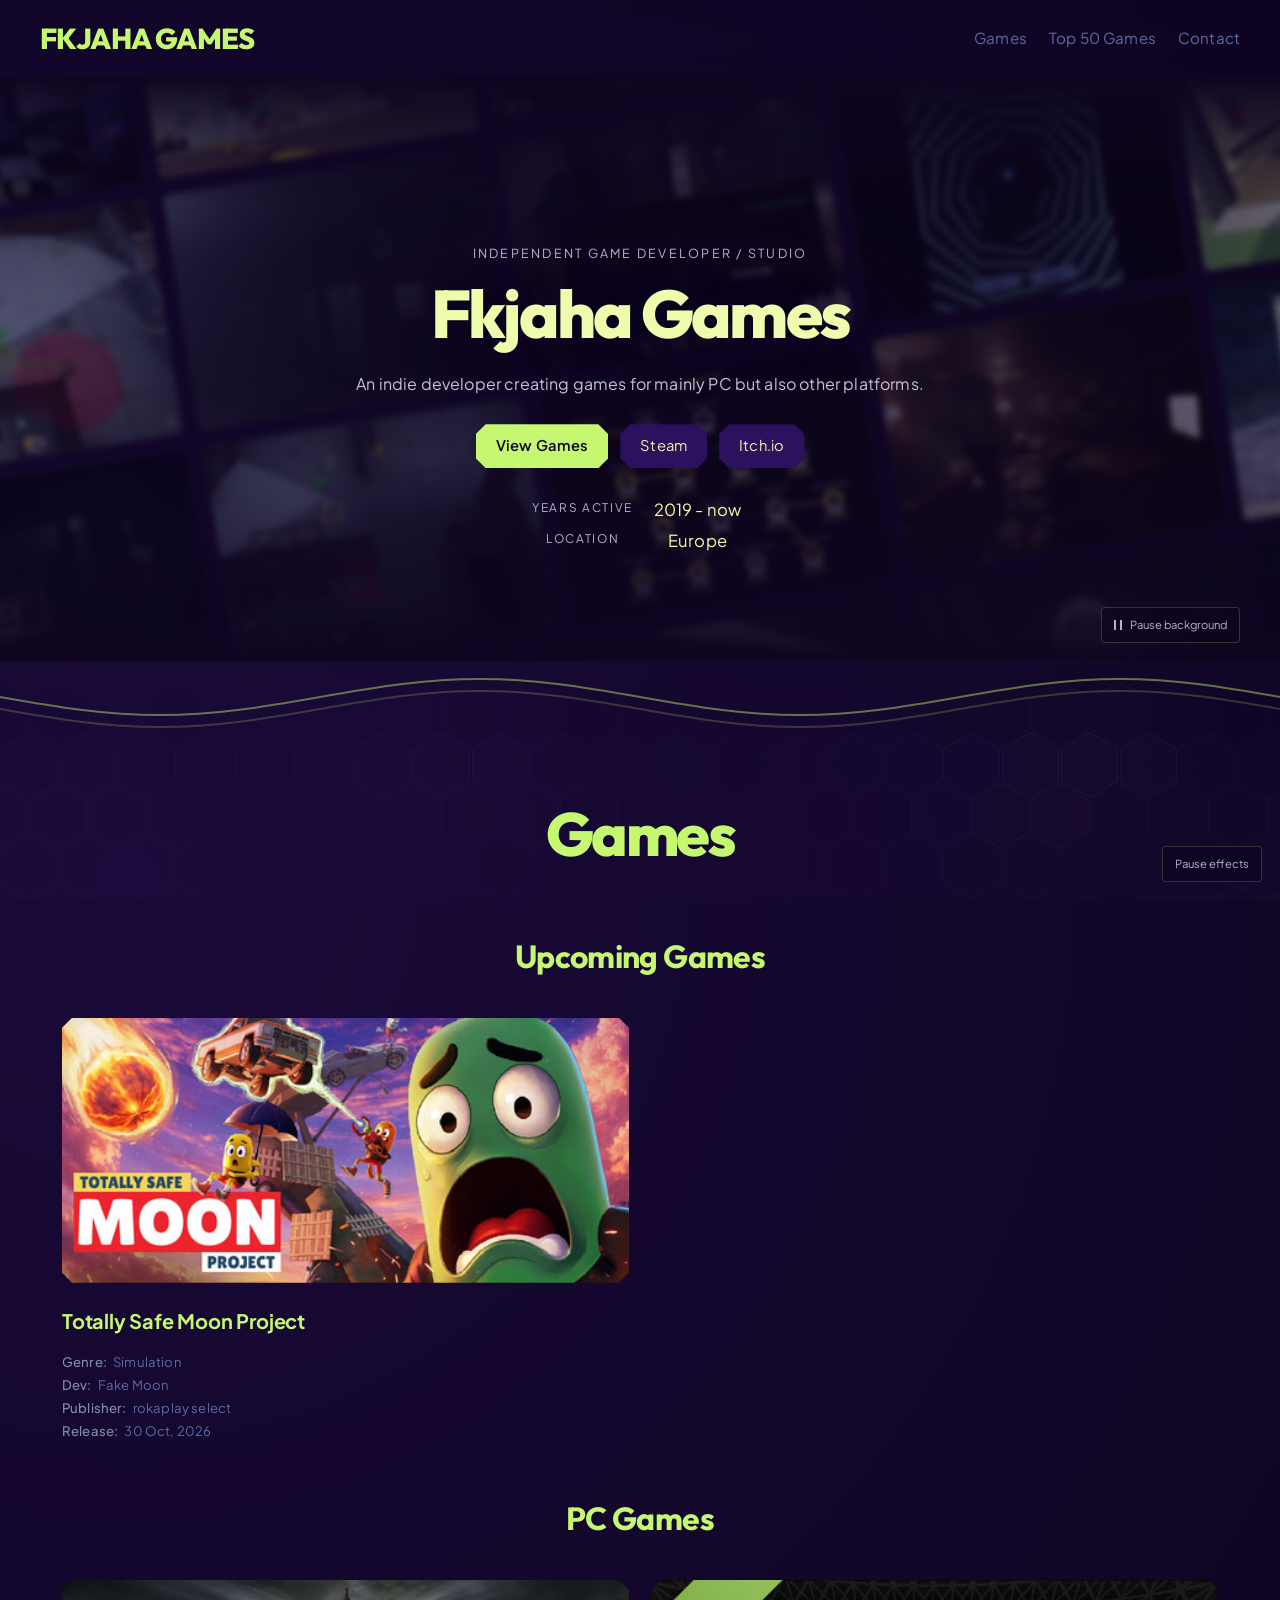
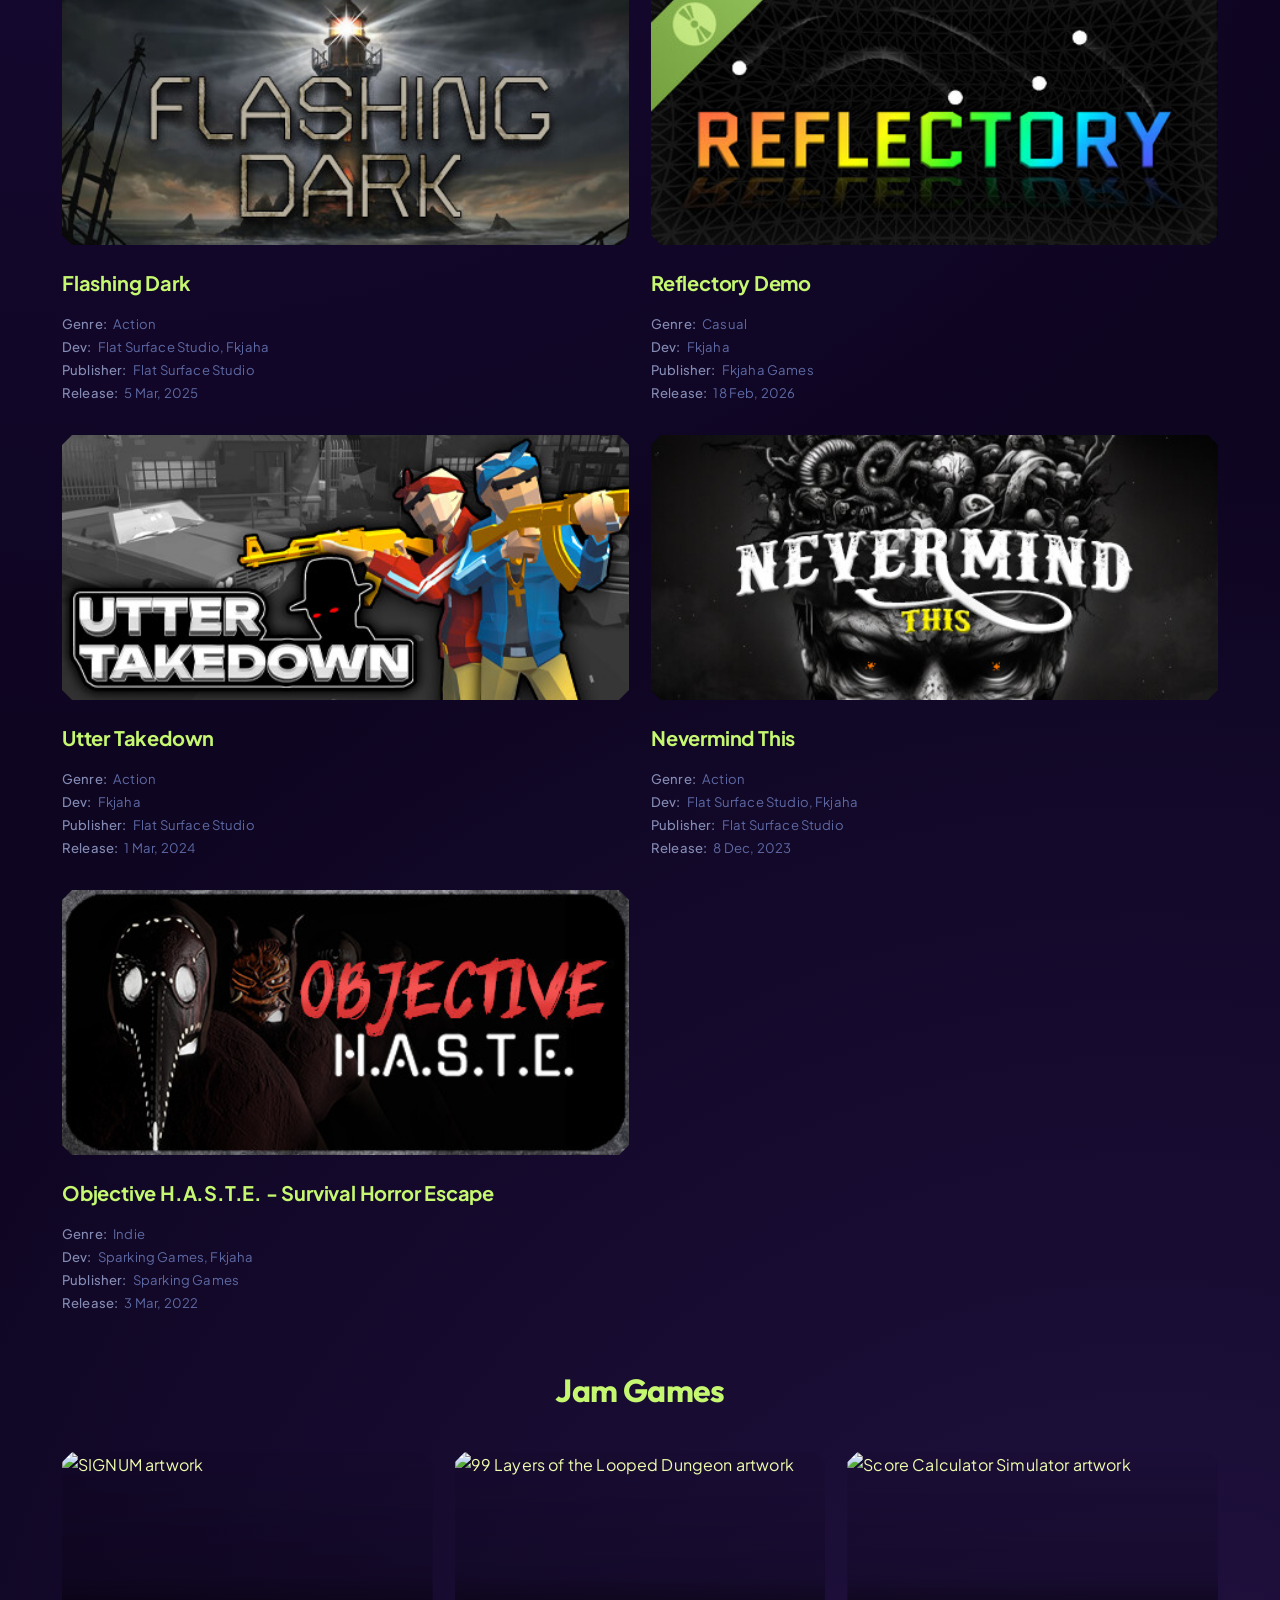
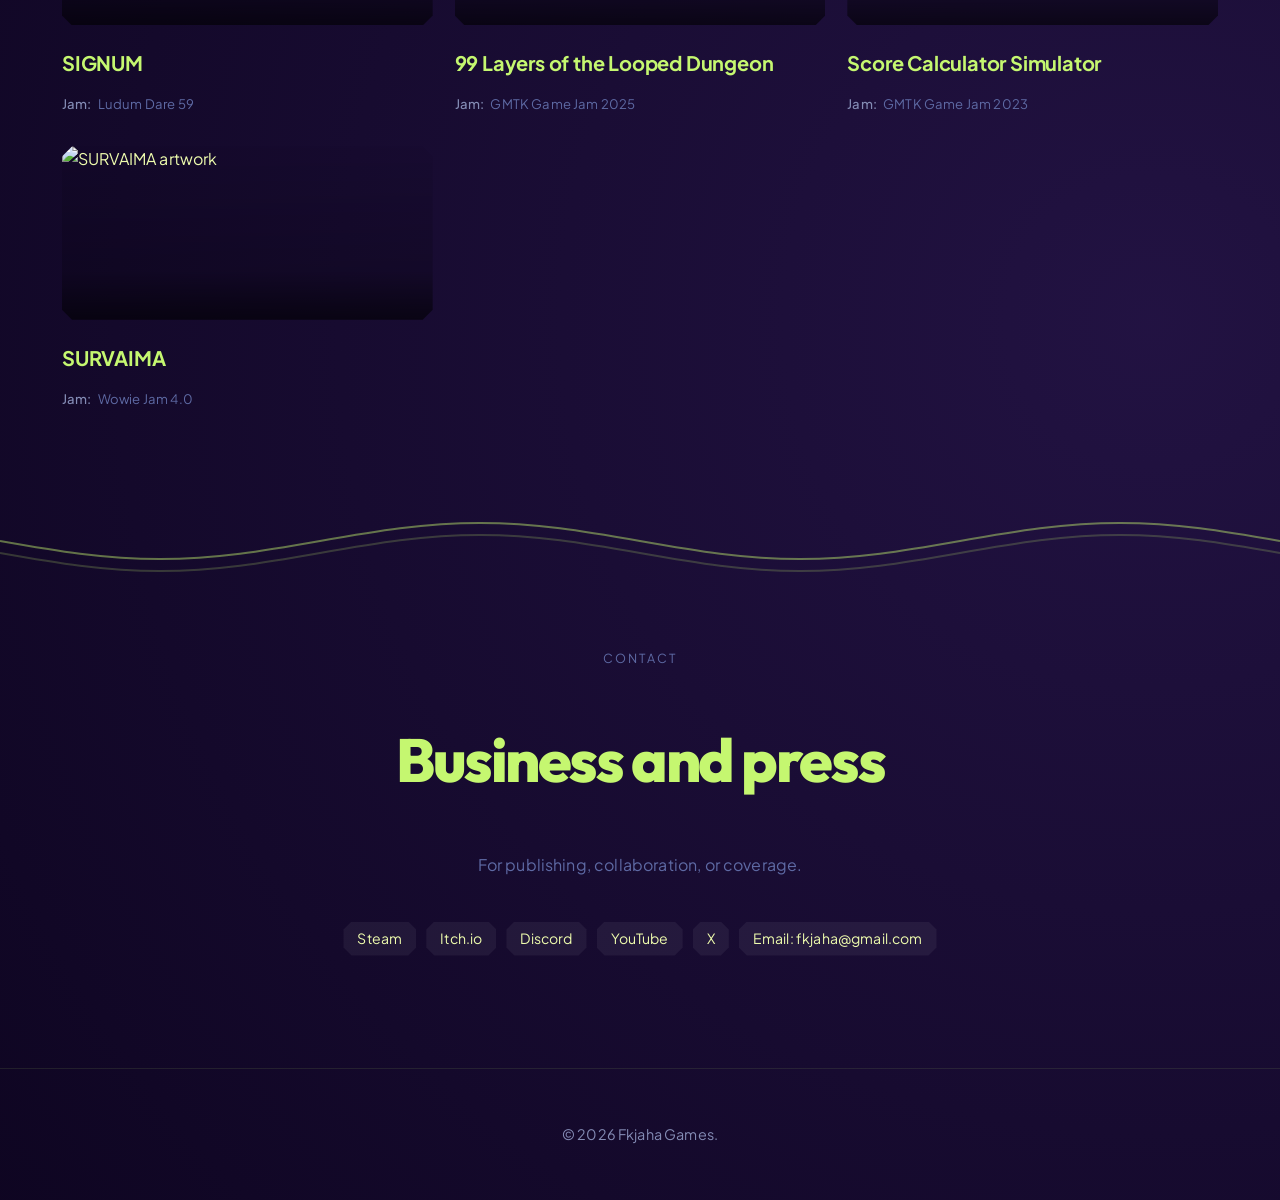
==== commit b53d6e53: "6.3" ====
--- a/game.html
+++ b/game.html
@@ -5,7 +5,7 @@
   <meta charset="UTF-8">
   <meta name="viewport" content="width=device-width, initial-scale=1.0">
   <title>Game Details - Fkjaha Games</title>
-  <link rel="stylesheet" href="styles.css?v=ambient-hex-1">
+  <link rel="stylesheet" href="styles.css?v=wave-dividers-4">
   <link rel="preconnect" href="https://fonts.googleapis.com">
   <link rel="preconnect" href="https://fonts.gstatic.com" crossorigin>
   <link
@@ -92,7 +92,7 @@
   </div>
 
   <script src="game.js"></script>
-  <script type="module" src="hex-background.js?v=1"></script>
+  <script type="module" src="hex-background.js?v=2"></script>
 </body>
 
 </html>
--- a/styles.css
+++ b/styles.css
@@ -651,14 +651,48 @@
   transform: scale(1) translateY(0);
 }
 
-.lightning-divider {
+.wave-divider {
   height: 80px;
-  background-image: url("data:image/svg+xml,%3Csvg xmlns='http://www.w3.org/2000/svg' viewBox='0 0 1200 80' preserveAspectRatio='none'%3E%3Cpath d='M0,40 L150,60 L300,20 L450,70 L600,10 L750,65 L900,15 L1050,75 L1200,30 L1200,80 L0,80 Z' fill='%231a0b38'/%3E%3C/svg%3E");
-  background-size: 100% 100%;
   margin: 0;
   position: relative;
-  z-index: 2;
+  overflow: hidden;
+  mask-image: linear-gradient(to bottom, transparent, #000 15%, #000 85%, transparent);
   pointer-events: none;
+}
+.wave-divider::before,
+.wave-divider::after {
+  content: "";
+  position: absolute;
+  inset: 0 auto 0 0;
+  width: 200%;
+  background: url("assets/wave-divider.svg?v=outline-2") repeat-x left center / 50% 100%;
+  animation: wave-scroll 24s linear infinite paused;
+}
+.wave-divider::after {
+  top: 12px;
+  bottom: -12px;
+  opacity: 0.45;
+  animation-duration: 34s;
+  animation-direction: reverse;
+  animation-delay: -11s;
+}
+.wave-divider.is-in-view::before,
+.wave-divider.is-in-view::after {
+  animation-play-state: running;
+}
+.ambient-motion-paused .wave-divider::before,
+.ambient-motion-paused .wave-divider::after,
+.wave-divider.is-page-hidden::before,
+.wave-divider.is-page-hidden::after {
+  animation-play-state: paused;
+}
+@keyframes wave-scroll {
+  from { transform: translateX(0); }
+  to { transform: translateX(-50%); }
+}
+@media (prefers-reduced-motion: reduce) {
+  .wave-divider::before,
+  .wave-divider::after { animation: none; }
 }
 
 /* Staggered reveal for cards inside a grid */
